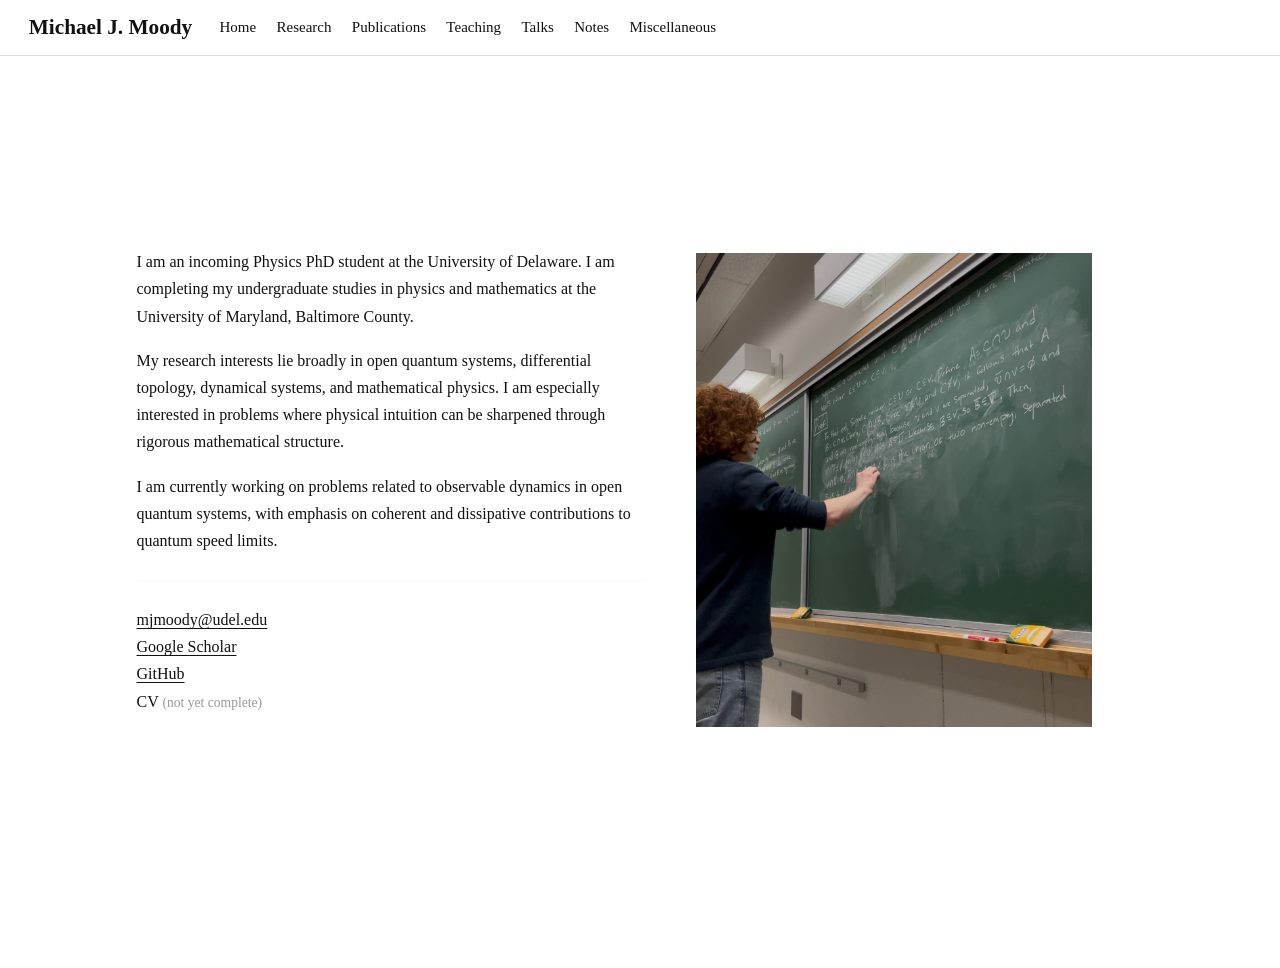
==== docs/index.html @ 669d682b "Pin navbar to prevent hiding on scroll" ====
<!DOCTYPE html>
<html xmlns="http://www.w3.org/1999/xhtml" lang="en" xml:lang="en"><head>

<meta charset="utf-8">
<meta name="generator" content="quarto-1.9.37">

<meta name="viewport" content="width=device-width, initial-scale=1.0, user-scalable=yes">


<title>Michael J. Moody</title>
<style>
/* Default styles provided by pandoc.
** See https://pandoc.org/MANUAL.html#variables-for-html for config info.
*/
code{white-space: pre-wrap;}
span.smallcaps{font-variant: small-caps;}
div.columns{display: flex; gap: min(4vw, 1.5em);}
div.column{flex: auto; overflow-x: auto;}
div.hanging-indent{margin-left: 1.5em; text-indent: -1.5em;}
ul.task-list{list-style: none;}
ul.task-list li input[type="checkbox"] {
  width: 0.8em;
  margin: 0 0.8em 0.2em -1em; /* quarto-specific, see https://github.com/quarto-dev/quarto-cli/issues/4556 */ 
  vertical-align: middle;
}
</style>


<script src="site_libs/quarto-nav/quarto-nav.js"></script>
<script src="site_libs/clipboard/clipboard.min.js"></script>
<script src="site_libs/quarto-html/quarto.js" type="module"></script>
<script src="site_libs/quarto-html/tabsets/tabsets.js" type="module"></script>
<script src="site_libs/quarto-html/popper.min.js"></script>
<script src="site_libs/quarto-html/tippy.umd.min.js"></script>
<script src="site_libs/quarto-html/anchor.min.js"></script>
<link href="site_libs/quarto-html/tippy.css" rel="stylesheet">
<link href="site_libs/quarto-html/quarto-syntax-highlighting-7f8f88aac4f3542376d5c11b86a4c14d.css" rel="stylesheet" id="quarto-text-highlighting-styles">
<script src="site_libs/bootstrap/bootstrap.min.js"></script>
<link href="site_libs/bootstrap/bootstrap-icons.css" rel="stylesheet">
<link href="site_libs/bootstrap/bootstrap-6033a600180109c3731f6a886c29932c.min.css" rel="stylesheet" append-hash="true" id="quarto-bootstrap" data-mode="light">
<script id="quarto-search-options" type="application/json">{
  "language": {
    "search-no-results-text": "No results",
    "search-matching-documents-text": "matching documents",
    "search-copy-link-title": "Copy link to search",
    "search-hide-matches-text": "Hide additional matches",
    "search-more-match-text": "more match in this document",
    "search-more-matches-text": "more matches in this document",
    "search-clear-button-title": "Clear",
    "search-text-placeholder": "",
    "search-detached-cancel-button-title": "Cancel",
    "search-submit-button-title": "Submit",
    "search-label": "Search"
  }
}</script>


<link rel="stylesheet" href="styles.css">
</head>

<body class="nav-fixed quarto-light">

<div id="quarto-search-results"></div>
  <header id="quarto-header" class="headroom fixed-top">
    <nav class="navbar navbar-expand-lg " data-bs-theme="dark">
      <div class="navbar-container container-fluid">
      <div class="navbar-brand-container mx-auto">
    <a class="navbar-brand" href="./index.html">
    <span class="navbar-title">Michael J. Moody</span>
    </a>
  </div>
          <button class="navbar-toggler" type="button" data-bs-toggle="collapse" data-bs-target="#navbarCollapse" aria-controls="navbarCollapse" role="menu" aria-expanded="false" aria-label="Toggle navigation" onclick="if (window.quartoToggleHeadroom) { window.quartoToggleHeadroom(); }">
  <span class="navbar-toggler-icon"></span>
</button>
          <div class="collapse navbar-collapse" id="navbarCollapse">
            <ul class="navbar-nav navbar-nav-scroll me-auto">
  <li class="nav-item">
    <a class="nav-link active" href="./index.html" aria-current="page"> 
<span class="menu-text">Home</span></a>
  </li>  
  <li class="nav-item">
    <a class="nav-link" href="./research.html"> 
<span class="menu-text">Research</span></a>
  </li>  
  <li class="nav-item">
    <a class="nav-link" href="./publications.html"> 
<span class="menu-text">Publications</span></a>
  </li>  
  <li class="nav-item">
    <a class="nav-link" href="./teaching.html"> 
<span class="menu-text">Teaching</span></a>
  </li>  
  <li class="nav-item">
    <a class="nav-link" href="./talks.html"> 
<span class="menu-text">Talks</span></a>
  </li>  
  <li class="nav-item">
    <a class="nav-link" href="./notes.html"> 
<span class="menu-text">Notes</span></a>
  </li>  
  <li class="nav-item">
    <a class="nav-link" href="./miscellaneous.html"> 
<span class="menu-text">Miscellaneous</span></a>
  </li>  
</ul>
          </div> <!-- /navcollapse -->
            <div class="quarto-navbar-tools">
</div>
      </div> <!-- /container-fluid -->
    </nav>
</header>
<!-- content -->
<div id="quarto-content" class="quarto-container page-columns page-rows-contents page-layout-full page-navbar">
<!-- sidebar -->
<!-- margin-sidebar -->
    
<!-- main -->
<main class="content column-page" id="quarto-document-content"><header id="title-block-header" class="quarto-title-block"></header>




<div style="display:flex; align-items:center; gap:3rem; padding:2rem 5vw; width:100%; box-sizing:border-box; min-height:calc(100vh - 64px);">

  <div style="flex:1; min-width:0;">
    <p>I am an incoming Physics PhD student at the University of Delaware. I am completing my undergraduate studies in physics and mathematics at the University of Maryland, Baltimore County.</p>
    <p>My research interests lie broadly in open quantum systems, differential topology, dynamical systems, and mathematical physics. I am especially interested in problems where physical intuition can be sharpened through rigorous mathematical structure.</p>
    <p>I am currently working on problems related to observable dynamics in open quantum systems, with emphasis on coherent and dissipative contributions to quantum speed limits.</p>
    <hr style="border:none; border-top:1px solid #ddd; margin:1.5rem 0;">
    <p>
      <a href="mailto:mjmoody@udel.edu">mjmoody@udel.edu</a><br>
      <a href="https://scholar.google.com/citations?user=XoX463oAAAAJ&amp;hl=en">Google Scholar</a><br>
      <a href="https://github.com/mj-moody">GitHub</a><br>
      CV <span style="color:#999; font-size:0.85em;">(not yet complete)</span>
    </p>
  </div>

  <div style="flex-shrink:0; width:35vw; padding-right:4vw; box-sizing:border-box;">
    <img src="files/photo.png" style="max-height:calc(100vh - 120px); max-width:100%; width:auto; height:auto; display:block;">
  </div>

</div>



</main> <!-- /main -->
<script id="quarto-html-after-body" type="application/javascript">
  window.document.addEventListener("DOMContentLoaded", function (event) {
    const icon = "";
    const anchorJS = new window.AnchorJS();
    anchorJS.options = {
      placement: 'right',
      icon: icon
    };
    anchorJS.add('.anchored');
    const isCodeAnnotation = (el) => {
      for (const clz of el.classList) {
        if (clz.startsWith('code-annotation-')) {                     
          return true;
        }
      }
      return false;
    }
    const onCopySuccess = function(e) {
      // button target
      const button = e.trigger;
      // don't keep focus
      button.blur();
      // flash "checked"
      button.classList.add('code-copy-button-checked');
      var currentTitle = button.getAttribute("title");
      button.setAttribute("title", "Copied!");
      let tooltip;
      if (window.bootstrap) {
        button.setAttribute("data-bs-toggle", "tooltip");
        button.setAttribute("data-bs-placement", "left");
        button.setAttribute("data-bs-title", "Copied!");
        tooltip = new bootstrap.Tooltip(button, 
          { trigger: "manual", 
            customClass: "code-copy-button-tooltip",
            offset: [0, -8]});
        tooltip.show();    
      }
      setTimeout(function() {
        if (tooltip) {
          tooltip.hide();
          button.removeAttribute("data-bs-title");
          button.removeAttribute("data-bs-toggle");
          button.removeAttribute("data-bs-placement");
        }
        button.setAttribute("title", currentTitle);
        button.classList.remove('code-copy-button-checked');
      }, 1000);
      // clear code selection
      e.clearSelection();
    }
    const getTextToCopy = function(trigger) {
      const outerScaffold = trigger.parentElement.cloneNode(true);
      const codeEl = outerScaffold.querySelector('code');
      for (const childEl of codeEl.children) {
        if (isCodeAnnotation(childEl)) {
          childEl.remove();
        }
      }
      return codeEl.innerText;
    }
    const clipboard = new window.ClipboardJS('.code-copy-button:not([data-in-quarto-modal])', {
      text: getTextToCopy
    });
    clipboard.on('success', onCopySuccess);
    if (window.document.getElementById('quarto-embedded-source-code-modal')) {
      const clipboardModal = new window.ClipboardJS('.code-copy-button[data-in-quarto-modal]', {
        text: getTextToCopy,
        container: window.document.getElementById('quarto-embedded-source-code-modal')
      });
      clipboardModal.on('success', onCopySuccess);
    }
      var localhostRegex = new RegExp(/^(?:http|https):\/\/localhost\:?[0-9]*\//);
      var mailtoRegex = new RegExp(/^mailto:/);
        var filterRegex = new RegExp('/' + window.location.host + '/');
      var isInternal = (href) => {
          return filterRegex.test(href) || localhostRegex.test(href) || mailtoRegex.test(href);
      }
      // Inspect non-navigation links and adorn them if external
     var links = window.document.querySelectorAll('a[href]:not(.nav-link):not(.navbar-brand):not(.toc-action):not(.sidebar-link):not(.sidebar-item-toggle):not(.pagination-link):not(.no-external):not([aria-hidden]):not(.dropdown-item):not(.quarto-navigation-tool):not(.about-link)');
      for (var i=0; i<links.length; i++) {
        const link = links[i];
        if (!isInternal(link.href)) {
          // undo the damage that might have been done by quarto-nav.js in the case of
          // links that we want to consider external
          if (link.dataset.originalHref !== undefined) {
            link.href = link.dataset.originalHref;
          }
        }
      }
    function tippyHover(el, contentFn, onTriggerFn, onUntriggerFn) {
      const config = {
        allowHTML: true,
        maxWidth: 500,
        delay: 100,
        arrow: false,
        appendTo: function(el) {
            return el.parentElement;
        },
        interactive: true,
        interactiveBorder: 10,
        theme: 'quarto',
        placement: 'bottom-start',
      };
      if (contentFn) {
        config.content = contentFn;
      }
      if (onTriggerFn) {
        config.onTrigger = onTriggerFn;
      }
      if (onUntriggerFn) {
        config.onUntrigger = onUntriggerFn;
      }
      window.tippy(el, config); 
    }
    const noterefs = window.document.querySelectorAll('a[role="doc-noteref"]');
    for (var i=0; i<noterefs.length; i++) {
      const ref = noterefs[i];
      tippyHover(ref, function() {
        // use id or data attribute instead here
        let href = ref.getAttribute('data-footnote-href') || ref.getAttribute('href');
        try { href = new URL(href).hash; } catch {}
        const id = href.replace(/^#\/?/, "");
        const note = window.document.getElementById(id);
        if (note) {
          return note.innerHTML;
        } else {
          return "";
        }
      });
    }
    const xrefs = window.document.querySelectorAll('a.quarto-xref');
    const processXRef = (id, note) => {
      // Strip column container classes
      const stripColumnClz = (el) => {
        el.classList.remove("page-full", "page-columns");
        if (el.children) {
          for (const child of el.children) {
            stripColumnClz(child);
          }
        }
      }
      stripColumnClz(note)
      if (id === null || id.startsWith('sec-')) {
        // Special case sections, only their first couple elements
        const container = document.createElement("div");
        if (note.children && note.children.length > 2) {
          container.appendChild(note.children[0].cloneNode(true));
          for (let i = 1; i < note.children.length; i++) {
            const child = note.children[i];
            if (child.tagName === "P" && child.innerText === "") {
              continue;
            } else {
              container.appendChild(child.cloneNode(true));
              break;
            }
          }
          if (window.Quarto?.typesetMath) {
            window.Quarto.typesetMath(container);
          }
          return container.innerHTML
        } else {
          if (window.Quarto?.typesetMath) {
            window.Quarto.typesetMath(note);
          }
          return note.innerHTML;
        }
      } else {
        // Remove any anchor links if they are present
        const anchorLink = note.querySelector('a.anchorjs-link');
        if (anchorLink) {
          anchorLink.remove();
        }
        if (window.Quarto?.typesetMath) {
          window.Quarto.typesetMath(note);
        }
        if (note.classList.contains("callout")) {
          return note.outerHTML;
        } else {
          return note.innerHTML;
        }
      }
    }
    for (var i=0; i<xrefs.length; i++) {
      const xref = xrefs[i];
      tippyHover(xref, undefined, function(instance) {
        instance.disable();
        let url = xref.getAttribute('href');
        let hash = undefined; 
        if (url.startsWith('#')) {
          hash = url;
        } else {
          try { hash = new URL(url).hash; } catch {}
        }
        if (hash) {
          const id = hash.replace(/^#\/?/, "");
          const note = window.document.getElementById(id);
          if (note !== null) {
            try {
              const html = processXRef(id, note.cloneNode(true));
              instance.setContent(html);
            } finally {
              instance.enable();
              instance.show();
            }
          } else {
            // See if we can fetch this
            fetch(url.split('#')[0])
            .then(res => res.text())
            .then(html => {
              const parser = new DOMParser();
              const htmlDoc = parser.parseFromString(html, "text/html");
              const note = htmlDoc.getElementById(id);
              if (note !== null) {
                const html = processXRef(id, note);
                instance.setContent(html);
              } 
            }).finally(() => {
              instance.enable();
              instance.show();
            });
          }
        } else {
          // See if we can fetch a full url (with no hash to target)
          // This is a special case and we should probably do some content thinning / targeting
          fetch(url)
          .then(res => res.text())
          .then(html => {
            const parser = new DOMParser();
            const htmlDoc = parser.parseFromString(html, "text/html");
            const note = htmlDoc.querySelector('main.content');
            if (note !== null) {
              // This should only happen for chapter cross references
              // (since there is no id in the URL)
              // remove the first header
              if (note.children.length > 0 && note.children[0].tagName === "HEADER") {
                note.children[0].remove();
              }
              const html = processXRef(null, note);
              instance.setContent(html);
            } 
          }).finally(() => {
            instance.enable();
            instance.show();
          });
        }
      }, function(instance) {
      });
    }
        let selectedAnnoteEl;
        const selectorForAnnotation = ( cell, annotation) => {
          let cellAttr = 'data-code-cell="' + cell + '"';
          let lineAttr = 'data-code-annotation="' +  annotation + '"';
          const selector = 'span[' + cellAttr + '][' + lineAttr + ']';
          return selector;
        }
        const selectCodeLines = (annoteEl) => {
          const doc = window.document;
          const targetCell = annoteEl.getAttribute("data-target-cell");
          const targetAnnotation = annoteEl.getAttribute("data-target-annotation");
          const annoteSpan = window.document.querySelector(selectorForAnnotation(targetCell, targetAnnotation));
          const lines = annoteSpan.getAttribute("data-code-lines").split(",");
          const lineIds = lines.map((line) => {
            return targetCell + "-" + line;
          })
          let top = null;
          let height = null;
          let parent = null;
          if (lineIds.length > 0) {
              //compute the position of the single el (top and bottom and make a div)
              const el = window.document.getElementById(lineIds[0]);
              top = el.offsetTop;
              height = el.offsetHeight;
              parent = el.parentElement.parentElement;
            if (lineIds.length > 1) {
              const lastEl = window.document.getElementById(lineIds[lineIds.length - 1]);
              const bottom = lastEl.offsetTop + lastEl.offsetHeight;
              height = bottom - top;
            }
            if (top !== null && height !== null && parent !== null) {
              // cook up a div (if necessary) and position it 
              let div = window.document.getElementById("code-annotation-line-highlight");
              if (div === null) {
                div = window.document.createElement("div");
                div.setAttribute("id", "code-annotation-line-highlight");
                div.style.position = 'absolute';
                parent.appendChild(div);
              }
              div.style.top = top - 2 + "px";
              div.style.height = height + 4 + "px";
              div.style.left = 0;
              let gutterDiv = window.document.getElementById("code-annotation-line-highlight-gutter");
              if (gutterDiv === null) {
                gutterDiv = window.document.createElement("div");
                gutterDiv.setAttribute("id", "code-annotation-line-highlight-gutter");
                gutterDiv.style.position = 'absolute';
                const codeCell = window.document.getElementById(targetCell);
                const gutter = codeCell.querySelector('.code-annotation-gutter');
                gutter.appendChild(gutterDiv);
              }
              gutterDiv.style.top = top - 2 + "px";
              gutterDiv.style.height = height + 4 + "px";
            }
            selectedAnnoteEl = annoteEl;
          }
        };
        const unselectCodeLines = () => {
          const elementsIds = ["code-annotation-line-highlight", "code-annotation-line-highlight-gutter"];
          elementsIds.forEach((elId) => {
            const div = window.document.getElementById(elId);
            if (div) {
              div.remove();
            }
          });
          selectedAnnoteEl = undefined;
        };
          // Handle positioning of the toggle
      window.addEventListener(
        "resize",
        throttle(() => {
          elRect = undefined;
          if (selectedAnnoteEl) {
            selectCodeLines(selectedAnnoteEl);
          }
        }, 10)
      );
      function throttle(fn, ms) {
      let throttle = false;
      let timer;
        return (...args) => {
          if(!throttle) { // first call gets through
              fn.apply(this, args);
              throttle = true;
          } else { // all the others get throttled
              if(timer) clearTimeout(timer); // cancel #2
              timer = setTimeout(() => {
                fn.apply(this, args);
                timer = throttle = false;
              }, ms);
          }
        };
      }
        // Attach click handler to the DT
        const annoteDls = window.document.querySelectorAll('dt[data-target-cell]');
        for (const annoteDlNode of annoteDls) {
          annoteDlNode.addEventListener('click', (event) => {
            const clickedEl = event.target;
            if (clickedEl !== selectedAnnoteEl) {
              unselectCodeLines();
              const activeEl = window.document.querySelector('dt[data-target-cell].code-annotation-active');
              if (activeEl) {
                activeEl.classList.remove('code-annotation-active');
              }
              selectCodeLines(clickedEl);
              clickedEl.classList.add('code-annotation-active');
            } else {
              // Unselect the line
              unselectCodeLines();
              clickedEl.classList.remove('code-annotation-active');
            }
          });
        }
    const findCites = (el) => {
      const parentEl = el.parentElement;
      if (parentEl) {
        const cites = parentEl.dataset.cites;
        if (cites) {
          return {
            el,
            cites: cites.split(' ')
          };
        } else {
          return findCites(el.parentElement)
        }
      } else {
        return undefined;
      }
    };
    var bibliorefs = window.document.querySelectorAll('a[role="doc-biblioref"]');
    for (var i=0; i<bibliorefs.length; i++) {
      const ref = bibliorefs[i];
      const citeInfo = findCites(ref);
      if (citeInfo) {
        tippyHover(citeInfo.el, function() {
          var popup = window.document.createElement('div');
          citeInfo.cites.forEach(function(cite) {
            var citeDiv = window.document.createElement('div');
            citeDiv.classList.add('hanging-indent');
            citeDiv.classList.add('csl-entry');
            var biblioDiv = window.document.getElementById('ref-' + cite);
            if (biblioDiv) {
              citeDiv.innerHTML = biblioDiv.innerHTML;
            }
            popup.appendChild(citeDiv);
          });
          return popup.innerHTML;
        });
      }
    }
  });
  </script>
</div> <!-- /content -->




</body></html>
---- docs/site_libs/quarto-html/tippy.css ----
.tippy-box[data-animation=fade][data-state=hidden]{opacity:0}[data-tippy-root]{max-width:calc(100vw - 10px)}.tippy-box{position:relative;background-color:#333;color:#fff;border-radius:4px;font-size:14px;line-height:1.4;white-space:normal;outline:0;transition-property:transform,visibility,opacity}.tippy-box[data-placement^=top]>.tippy-arrow{bottom:0}.tippy-box[data-placement^=top]>.tippy-arrow:before{bottom:-7px;left:0;border-width:8px 8px 0;border-top-color:initial;transform-origin:center top}.tippy-box[data-placement^=bottom]>.tippy-arrow{top:0}.tippy-box[data-placement^=bottom]>.tippy-arrow:before{top:-7px;left:0;border-width:0 8px 8px;border-bottom-color:initial;transform-origin:center bottom}.tippy-box[data-placement^=left]>.tippy-arrow{right:0}.tippy-box[data-placement^=left]>.tippy-arrow:before{border-width:8px 0 8px 8px;border-left-color:initial;right:-7px;transform-origin:center left}.tippy-box[data-placement^=right]>.tippy-arrow{left:0}.tippy-box[data-placement^=right]>.tippy-arrow:before{left:-7px;border-width:8px 8px 8px 0;border-right-color:initial;transform-origin:center right}.tippy-box[data-inertia][data-state=visible]{transition-timing-function:cubic-bezier(.54,1.5,.38,1.11)}.tippy-arrow{width:16px;height:16px;color:#333}.tippy-arrow:before{content:"";position:absolute;border-color:transparent;border-style:solid}.tippy-content{position:relative;padding:5px 9px;z-index:1}
---- docs/site_libs/quarto-html/quarto-syntax-highlighting-7f8f88aac4f3542376d5c11b86a4c14d.css ----
/* quarto syntax highlight colors */
:root {
  --quarto-hl-ot-color: #003B4F;
  --quarto-hl-at-color: #657422;
  --quarto-hl-ss-color: #20794D;
  --quarto-hl-an-color: #5E5E5E;
  --quarto-hl-fu-color: #4758AB;
  --quarto-hl-st-color: #20794D;
  --quarto-hl-cf-color: #003B4F;
  --quarto-hl-op-color: #5E5E5E;
  --quarto-hl-er-color: #AD0000;
  --quarto-hl-bn-color: #AD0000;
  --quarto-hl-al-color: #AD0000;
  --quarto-hl-va-color: #111111;
  --quarto-hl-bu-color: inherit;
  --quarto-hl-ex-color: inherit;
  --quarto-hl-pp-color: #AD0000;
  --quarto-hl-in-color: #5E5E5E;
  --quarto-hl-vs-color: #20794D;
  --quarto-hl-wa-color: #5E5E5E;
  --quarto-hl-do-color: #5E5E5E;
  --quarto-hl-im-color: #00769E;
  --quarto-hl-ch-color: #20794D;
  --quarto-hl-dt-color: #AD0000;
  --quarto-hl-fl-color: #AD0000;
  --quarto-hl-co-color: #5E5E5E;
  --quarto-hl-cv-color: #5E5E5E;
  --quarto-hl-cn-color: #8f5902;
  --quarto-hl-sc-color: #5E5E5E;
  --quarto-hl-dv-color: #AD0000;
  --quarto-hl-kw-color: #003B4F;
}

/* other quarto variables */
:root {
  --quarto-font-monospace: SFMono-Regular, Menlo, Monaco, Consolas, "Liberation Mono", "Courier New", monospace;
}

/* syntax highlight based on Pandoc's rules */
pre > code.sourceCode > span {
  color: #003B4F;
}

code.sourceCode > span {
  color: #003B4F;
}

div.sourceCode,
div.sourceCode pre.sourceCode {
  color: #003B4F;
}

/* Normal */
code span {
  color: #003B4F;
}

/* Alert */
code span.al {
  color: #AD0000;
  font-style: inherit;
}

/* Annotation */
code span.an {
  color: #5E5E5E;
  font-style: inherit;
}

/* Attribute */
code span.at {
  color: #657422;
  font-style: inherit;
}

/* BaseN */
code span.bn {
  color: #AD0000;
  font-style: inherit;
}

/* BuiltIn */
code span.bu {
  font-style: inherit;
}

/* ControlFlow */
code span.cf {
  color: #003B4F;
  font-weight: bold;
  font-style: inherit;
}

/* Char */
code span.ch {
  color: #20794D;
  font-style: inherit;
}

/* Constant */
code span.cn {
  color: #8f5902;
  font-style: inherit;
}

/* Comment */
code span.co {
  color: #5E5E5E;
  font-style: inherit;
}

/* CommentVar */
code span.cv {
  color: #5E5E5E;
  font-style: italic;
}

/* Documentation */
code span.do {
  color: #5E5E5E;
  font-style: italic;
}

/* DataType */
code span.dt {
  color: #AD0000;
  font-style: inherit;
}

/* DecVal */
code span.dv {
  color: #AD0000;
  font-style: inherit;
}

/* Error */
code span.er {
  color: #AD0000;
  font-style: inherit;
}

/* Extension */
code span.ex {
  font-style: inherit;
}

/* Float */
code span.fl {
  color: #AD0000;
  font-style: inherit;
}

/* Function */
code span.fu {
  color: #4758AB;
  font-style: inherit;
}

/* Import */
code span.im {
  color: #00769E;
  font-style: inherit;
}

/* Information */
code span.in {
  color: #5E5E5E;
  font-style: inherit;
}

/* Keyword */
code span.kw {
  color: #003B4F;
  font-weight: bold;
  font-style: inherit;
}

/* Operator */
code span.op {
  color: #5E5E5E;
  font-style: inherit;
}

/* Other */
code span.ot {
  color: #003B4F;
  font-style: inherit;
}

/* Preprocessor */
code span.pp {
  color: #AD0000;
  font-style: inherit;
}

/* SpecialChar */
code span.sc {
  color: #5E5E5E;
  font-style: inherit;
}

/* SpecialString */
code span.ss {
  color: #20794D;
  font-style: inherit;
}

/* String */
code span.st {
  color: #20794D;
  font-style: inherit;
}

/* Variable */
code span.va {
  color: #111111;
  font-style: inherit;
}

/* VerbatimString */
code span.vs {
  color: #20794D;
  font-style: inherit;
}

/* Warning */
code span.wa {
  color: #5E5E5E;
  font-style: italic;
}

.prevent-inlining {
  content: "</";
}

/*# sourceMappingURL=789ad8cd35626ba772517505b42a116e.css.map */
---- docs/styles.css ----
body {
  font-family: Georgia, serif;
  font-size: 16px;
  line-height: 1.7;
  color: #111;
  background-color: #fff;
}

/* plain white navbar */
.navbar {
  background-color: #fff !important;
  border-bottom: 1px solid #ddd;
  box-shadow: none;
  height: 56px;
}

.navbar-brand,
.navbar-brand:hover {
  color: #111 !important;
  font-weight: bold;
  font-family: Georgia, serif;
}

.nav-link,
.nav-link:hover {
  color: #111 !important;
  font-family: Georgia, serif;
  font-size: 15px;
}

.nav-link:hover {
  text-decoration: underline;
}

/* plain links */
a {
  color: #111111;
  text-decoration: underline;
}

a:hover {
  color: #555;
}

h1, h2, h3 {
  font-weight: normal;
  margin-top: 2rem;
}

hr {
  border: none;
  border-top: 1px solid #ddd;
  margin: 2rem 0;
}

/* constrain content width on inner pages */
.page-layout-article .quarto-container {
  max-width: 750px;
}

/* strip quarto's inner container constraints on home page */
.page-layout-full #quarto-content,
.page-layout-full #quarto-document-content,
.page-layout-full .quarto-container,
.page-layout-full main,
.page-layout-full .container-fluid {
  max-width: 100% !important;
  width: 100% !important;
  padding: 0 !important;
  margin: 0 !important;
}

/* prevent scroll on home page */
body:has(.home-layout) {
  overflow: hidden;
}

/* home page layout */
:root {
  --nav-h: 64px;
  --photo-gap: 3rem;
}

.home-layout {
  display: flex;
  align-items: center;
  gap: 4rem;
  padding: var(--photo-gap) 5%;
  width: 100vw;
  height: calc(100vh - var(--nav-h));
  box-sizing: border-box;
  overflow: hidden;
}

.home-left {
  flex: 1;
  min-width: 0;
}

.home-right {
  flex-shrink: 0;
  width: 38vw;
  overflow: hidden;
}

.home-right img {
  max-height: calc(100vh - var(--nav-h) - var(--photo-gap) * 2);
  max-width: 100%;
  width: auto;
  height: auto;
  display: block;
  margin-left: auto;
}
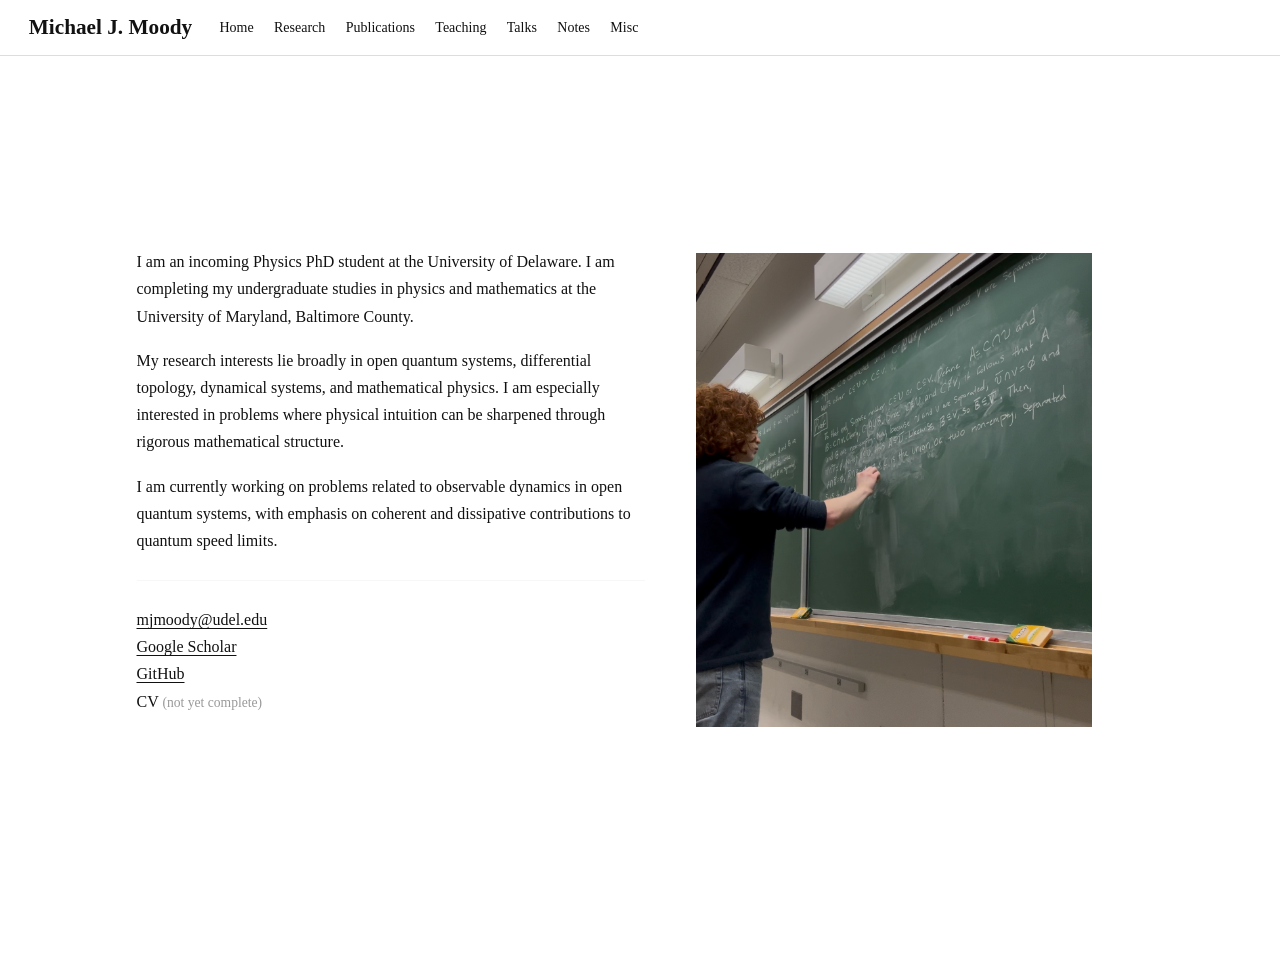
==== commit 6b313df9: "Shorten Misc label and tighten navbar spacing" ====
--- a/docs/index.html
+++ b/docs/index.html
@@ -100,7 +100,7 @@
   </li>  
   <li class="nav-item">
     <a class="nav-link" href="./miscellaneous.html"> 
-<span class="menu-text">Miscellaneous</span></a>
+<span class="menu-text">Misc</span></a>
   </li>  
 </ul>
           </div> <!-- /navcollapse -->
--- a/docs/styles.css
+++ b/docs/styles.css
@@ -25,7 +25,9 @@
 .nav-link:hover {
   color: #111 !important;
   font-family: Georgia, serif;
-  font-size: 15px;
+  font-size: 14px;
+  padding-left: 0.6rem !important;
+  padding-right: 0.6rem !important;
 }
 
 .nav-link:hover {
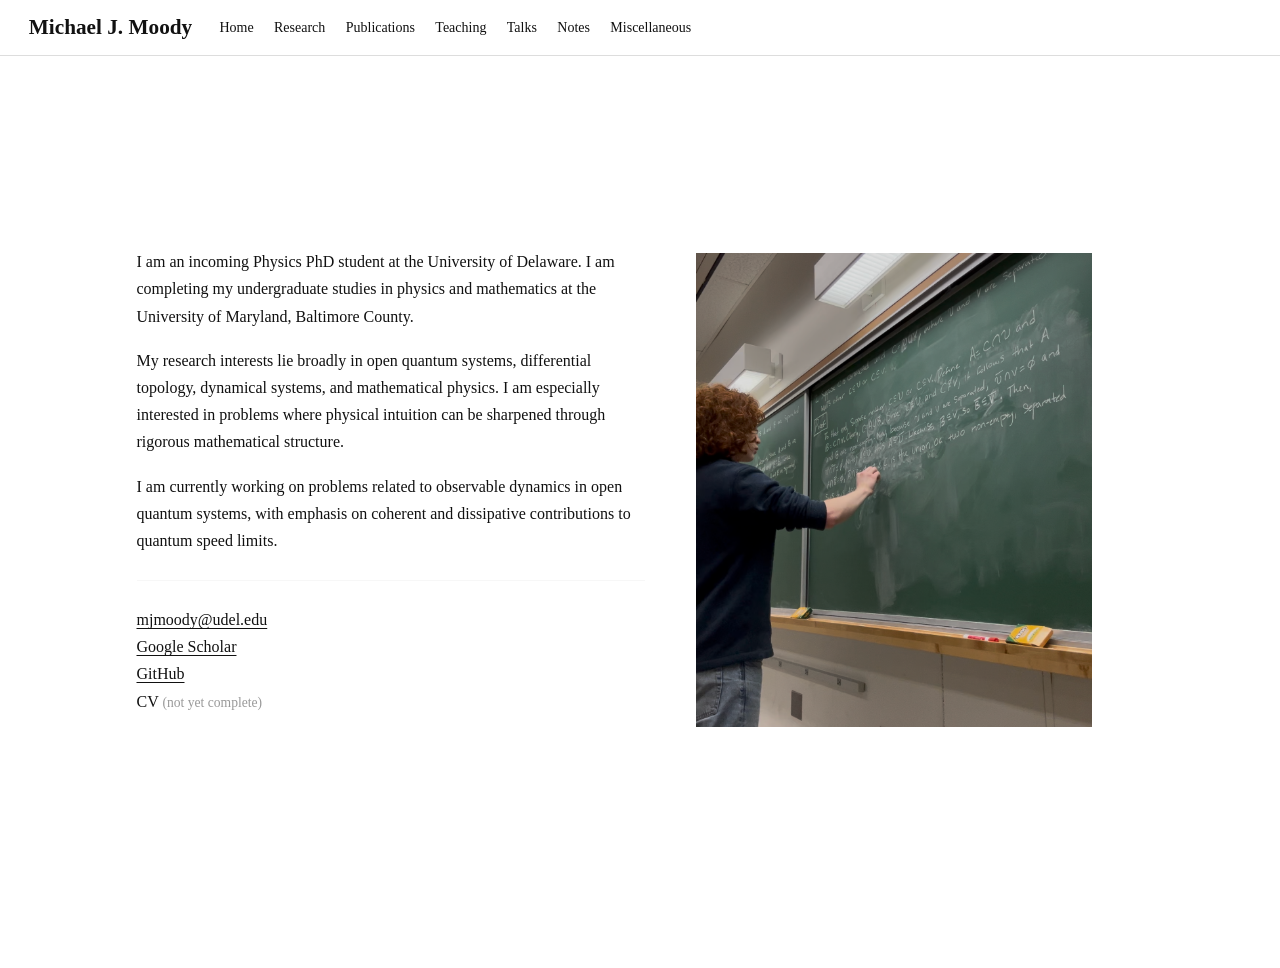
==== commit 28d1db92: "Restore Miscellaneous label in navbar" ====
--- a/docs/index.html
+++ b/docs/index.html
@@ -100,7 +100,7 @@
   </li>  
   <li class="nav-item">
     <a class="nav-link" href="./miscellaneous.html"> 
-<span class="menu-text">Misc</span></a>
+<span class="menu-text">Miscellaneous</span></a>
   </li>  
 </ul>
           </div> <!-- /navcollapse -->
--- a/docs/styles.css
+++ b/docs/styles.css
@@ -24,7 +24,6 @@
 .nav-link,
 .nav-link:hover {
   color: #111 !important;
-  font-family: Georgia, serif;
   font-size: 14px;
   padding-left: 0.6rem !important;
   padding-right: 0.6rem !important;
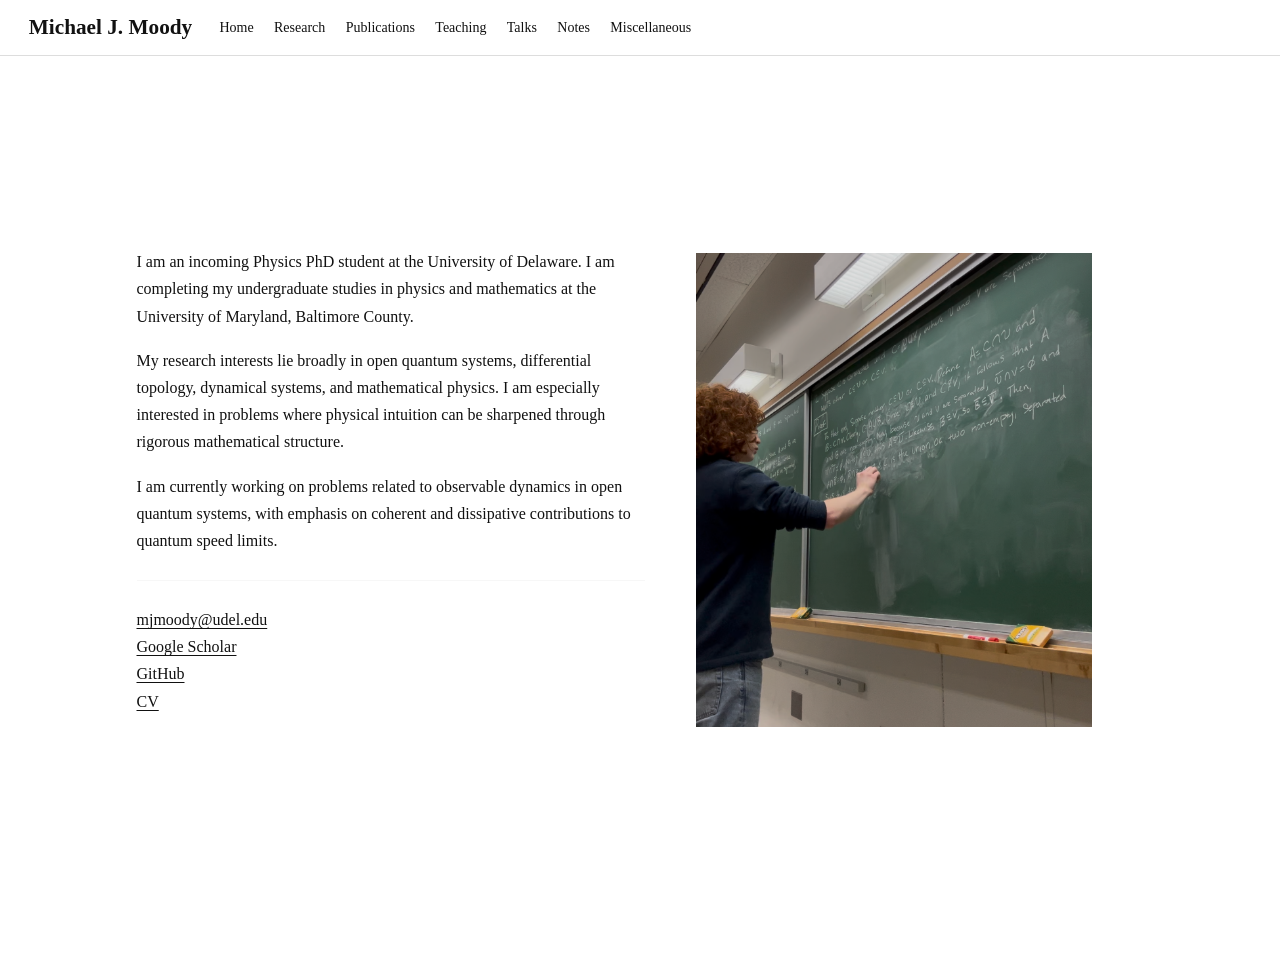
==== commit 297614b0: "Add CV PDF and link from homepage" ====
--- a/docs/index.html
+++ b/docs/index.html
@@ -131,7 +131,7 @@
       <a href="mailto:mjmoody@udel.edu">mjmoody@udel.edu</a><br>
       <a href="https://scholar.google.com/citations?user=XoX463oAAAAJ&amp;hl=en">Google Scholar</a><br>
       <a href="https://github.com/mj-moody">GitHub</a><br>
-      CV <span style="color:#999; font-size:0.85em;">(not yet complete)</span>
+      <a href="files/cv.pdf">CV</a>
     </p>
   </div>
 
--- a/docs/styles.css
+++ b/docs/styles.css
@@ -12,6 +12,15 @@
   border-bottom: 1px solid #ddd;
   box-shadow: none;
   height: 56px;
+}
+
+.navbar-collapse {
+  display: flex !important;
+  flex-basis: auto !important;
+}
+
+.navbar-toggler {
+  display: none !important;
 }
 
 .navbar-brand,
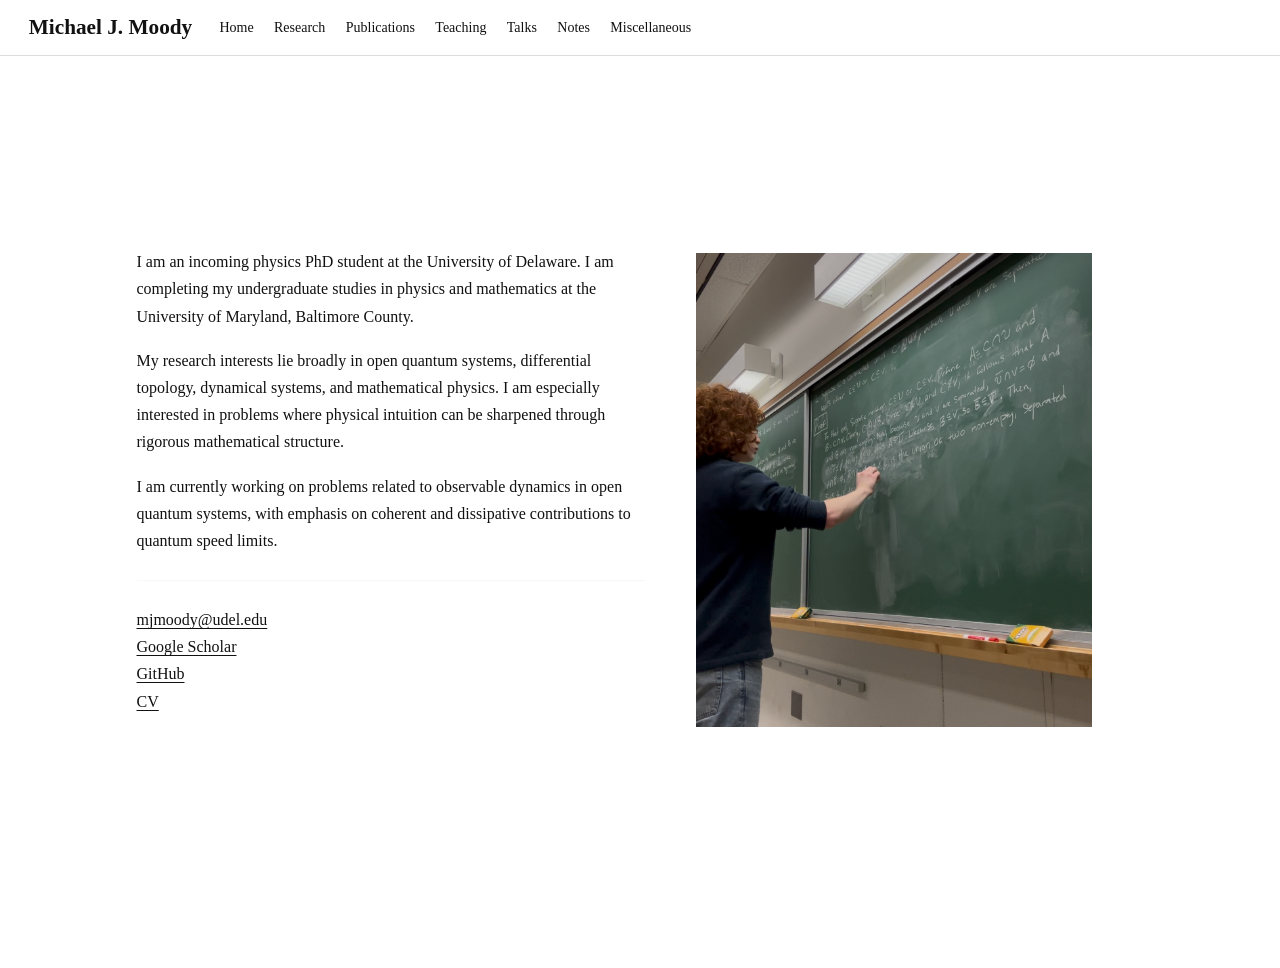
==== commit 2e1d1f96: "actually fixed capital P" ====
--- a/docs/index.html
+++ b/docs/index.html
@@ -123,7 +123,7 @@
 <div style="display:flex; align-items:center; gap:3rem; padding:2rem 5vw; width:100%; box-sizing:border-box; min-height:calc(100vh - 64px);">
 
   <div style="flex:1; min-width:0;">
-    <p>I am an incoming Physics PhD student at the University of Delaware. I am completing my undergraduate studies in physics and mathematics at the University of Maryland, Baltimore County.</p>
+    <p>I am an incoming physics PhD student at the University of Delaware. I am completing my undergraduate studies in physics and mathematics at the University of Maryland, Baltimore County.</p>
     <p>My research interests lie broadly in open quantum systems, differential topology, dynamical systems, and mathematical physics. I am especially interested in problems where physical intuition can be sharpened through rigorous mathematical structure.</p>
     <p>I am currently working on problems related to observable dynamics in open quantum systems, with emphasis on coherent and dissipative contributions to quantum speed limits.</p>
     <hr style="border:none; border-top:1px solid #ddd; margin:1.5rem 0;">
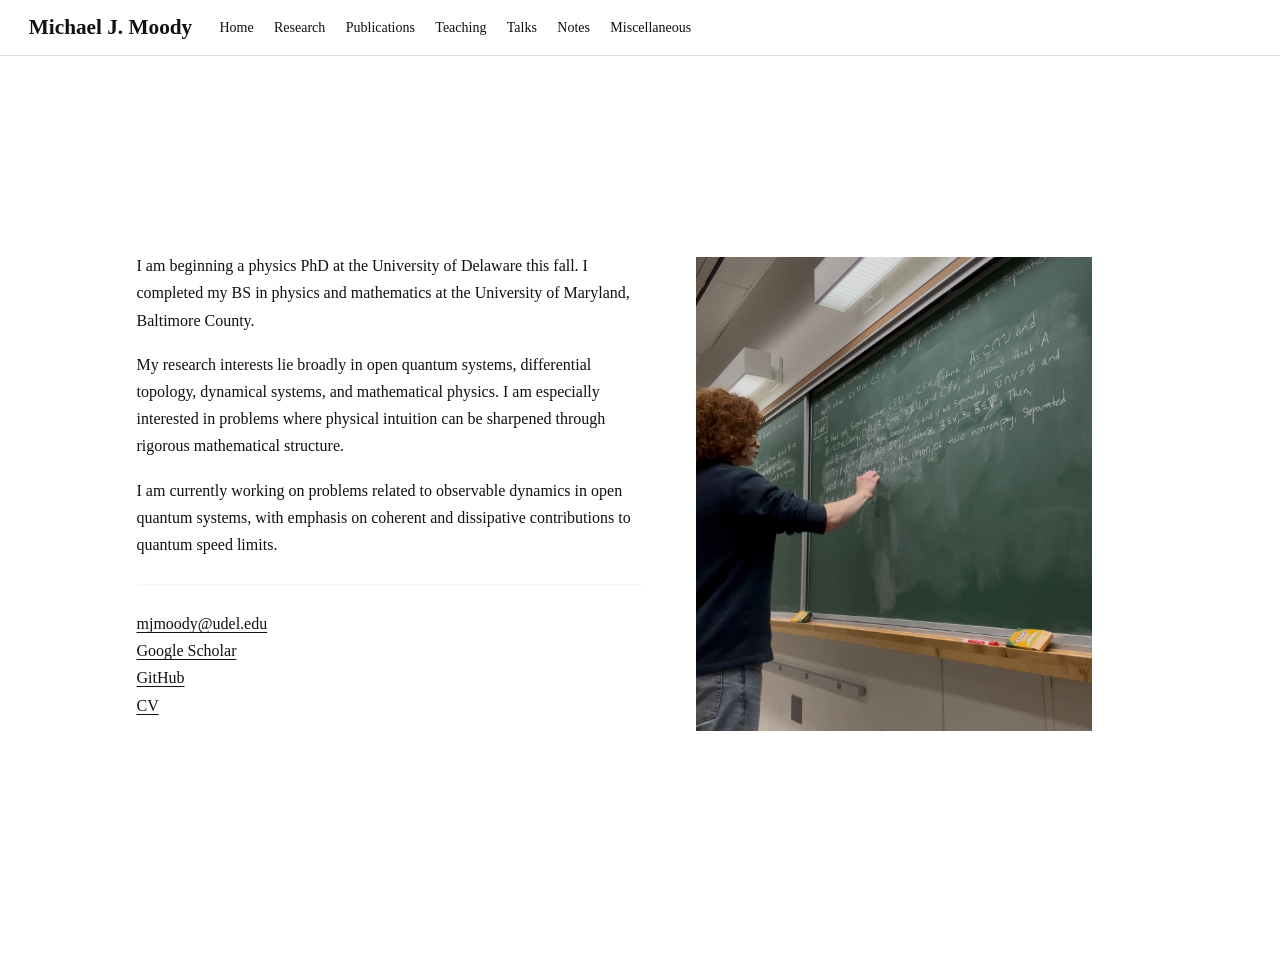
==== commit a9b371a5: "Update bio and current research; clean up dead assets - Bio now reflects completed BS and fall PhD s" ====
--- a/docs/index.html
+++ b/docs/index.html
@@ -120,10 +120,10 @@
 
 
 
-<div style="display:flex; align-items:center; gap:3rem; padding:2rem 5vw; width:100%; box-sizing:border-box; min-height:calc(100vh - 64px);">
+<div style="display:flex; align-items:center; gap:3rem; padding:2rem 5vw; width:100%; box-sizing:border-box; min-height:calc(100vh - 56px);">
 
   <div style="flex:1; min-width:0;">
-    <p>I am an incoming physics PhD student at the University of Delaware. I am completing my undergraduate studies in physics and mathematics at the University of Maryland, Baltimore County.</p>
+    <p>I am beginning a physics PhD at the University of Delaware this fall. I completed my BS in physics and mathematics at the University of Maryland, Baltimore County.</p>
     <p>My research interests lie broadly in open quantum systems, differential topology, dynamical systems, and mathematical physics. I am especially interested in problems where physical intuition can be sharpened through rigorous mathematical structure.</p>
     <p>I am currently working on problems related to observable dynamics in open quantum systems, with emphasis on coherent and dissipative contributions to quantum speed limits.</p>
     <hr style="border:none; border-top:1px solid #ddd; margin:1.5rem 0;">
--- a/docs/styles.css
+++ b/docs/styles.css
@@ -79,45 +79,3 @@
   padding: 0 !important;
   margin: 0 !important;
 }
-
-/* prevent scroll on home page */
-body:has(.home-layout) {
-  overflow: hidden;
-}
-
-/* home page layout */
-:root {
-  --nav-h: 64px;
-  --photo-gap: 3rem;
-}
-
-.home-layout {
-  display: flex;
-  align-items: center;
-  gap: 4rem;
-  padding: var(--photo-gap) 5%;
-  width: 100vw;
-  height: calc(100vh - var(--nav-h));
-  box-sizing: border-box;
-  overflow: hidden;
-}
-
-.home-left {
-  flex: 1;
-  min-width: 0;
-}
-
-.home-right {
-  flex-shrink: 0;
-  width: 38vw;
-  overflow: hidden;
-}
-
-.home-right img {
-  max-height: calc(100vh - var(--nav-h) - var(--photo-gap) * 2);
-  max-width: 100%;
-  width: auto;
-  height: auto;
-  display: block;
-  margin-left: auto;
-}
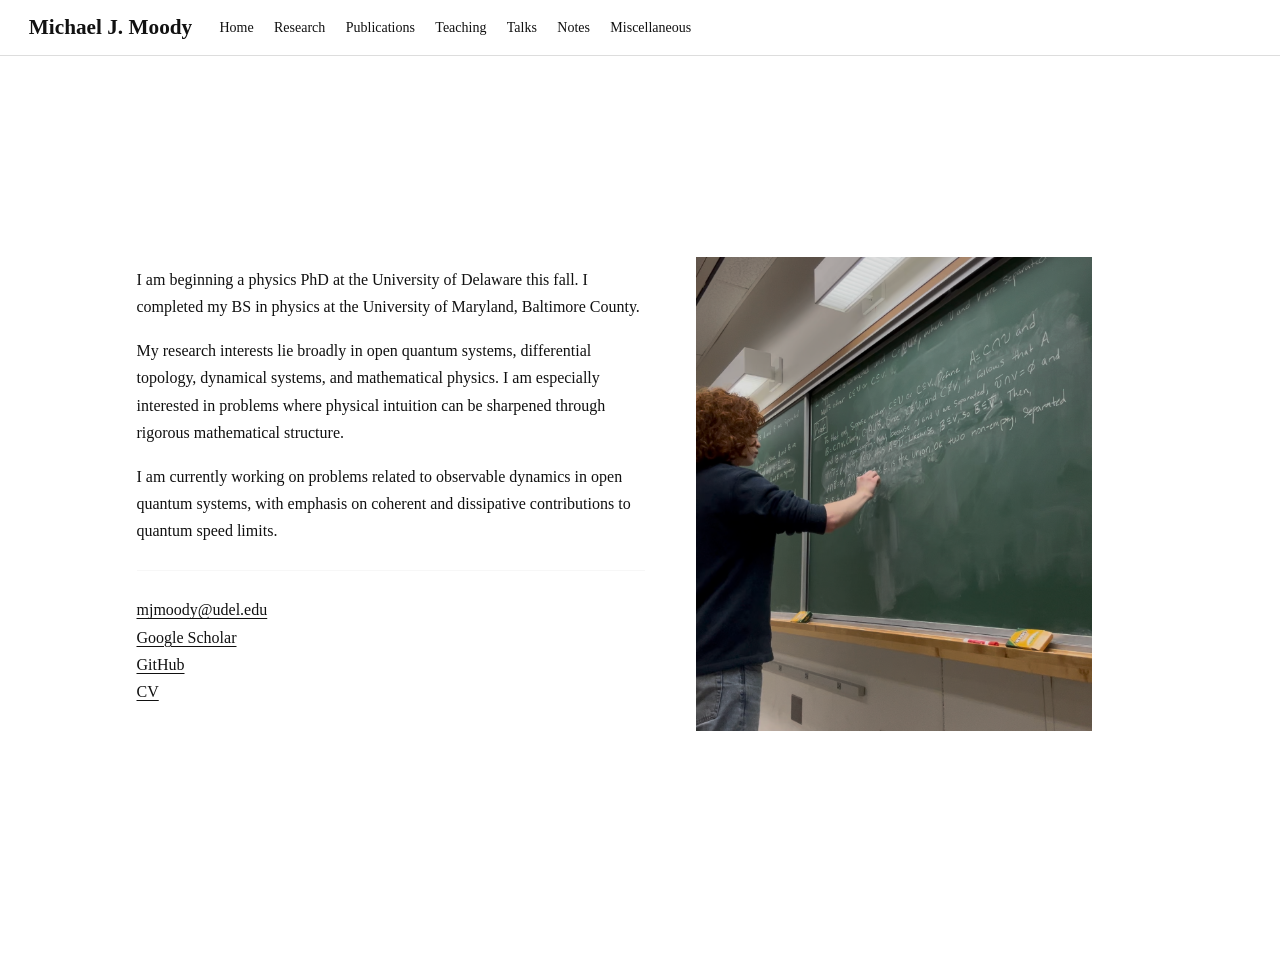
==== commit 179da59f: "Add graduate coursework pages and PHYS 812 Homework 1" ====
--- a/docs/index.html
+++ b/docs/index.html
@@ -123,7 +123,7 @@
 <div style="display:flex; align-items:center; gap:3rem; padding:2rem 5vw; width:100%; box-sizing:border-box; min-height:calc(100vh - 56px);">
 
   <div style="flex:1; min-width:0;">
-    <p>I am beginning a physics PhD at the University of Delaware this fall. I completed my BS in physics and mathematics at the University of Maryland, Baltimore County.</p>
+    <p>I am beginning a physics PhD at the University of Delaware this fall. I completed my BS in physics at the University of Maryland, Baltimore County.</p>
     <p>My research interests lie broadly in open quantum systems, differential topology, dynamical systems, and mathematical physics. I am especially interested in problems where physical intuition can be sharpened through rigorous mathematical structure.</p>
     <p>I am currently working on problems related to observable dynamics in open quantum systems, with emphasis on coherent and dissipative contributions to quantum speed limits.</p>
     <hr style="border:none; border-top:1px solid #ddd; margin:1.5rem 0;">
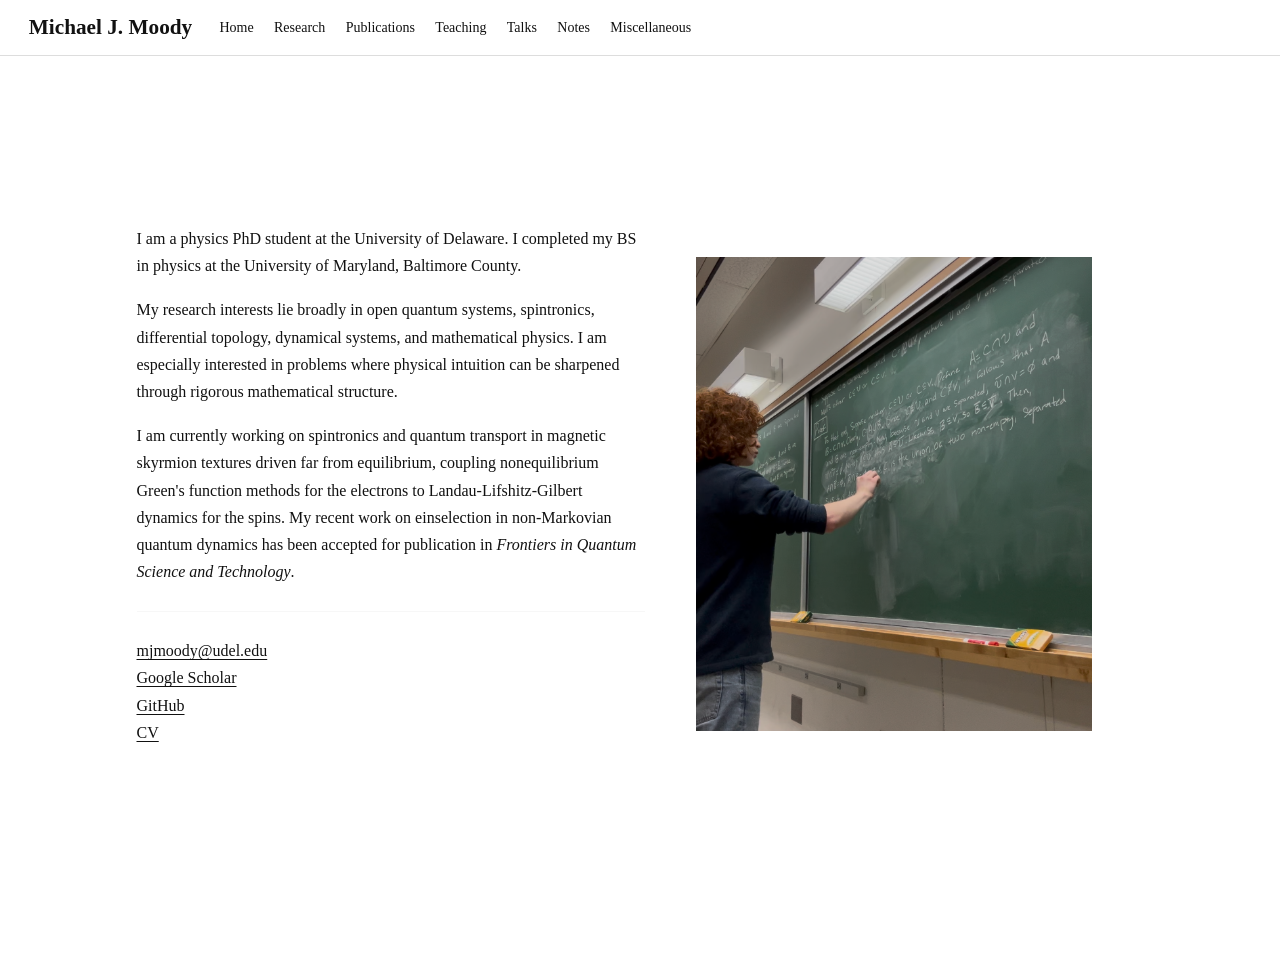
==== commit 71e4da53: "Einselection accepted to Frontiers; update bio" ====
--- a/docs/index.html
+++ b/docs/index.html
@@ -123,9 +123,9 @@
 <div style="display:flex; align-items:center; gap:3rem; padding:2rem 5vw; width:100%; box-sizing:border-box; min-height:calc(100vh - 56px);">
 
   <div style="flex:1; min-width:0;">
-    <p>I am beginning a physics PhD at the University of Delaware this fall. I completed my BS in physics at the University of Maryland, Baltimore County.</p>
-    <p>My research interests lie broadly in open quantum systems, differential topology, dynamical systems, and mathematical physics. I am especially interested in problems where physical intuition can be sharpened through rigorous mathematical structure.</p>
-    <p>I am currently working on problems related to observable dynamics in open quantum systems, with emphasis on coherent and dissipative contributions to quantum speed limits.</p>
+    <p>I am a physics PhD student at the University of Delaware. I completed my BS in physics at the University of Maryland, Baltimore County.</p>
+    <p>My research interests lie broadly in open quantum systems, spintronics, differential topology, dynamical systems, and mathematical physics. I am especially interested in problems where physical intuition can be sharpened through rigorous mathematical structure.</p>
+    <p>I am currently working on spintronics and quantum transport in magnetic skyrmion textures driven far from equilibrium, coupling nonequilibrium Green's function methods for the electrons to Landau-Lifshitz-Gilbert dynamics for the spins. My recent work on einselection in non-Markovian quantum dynamics has been accepted for publication in <em>Frontiers in Quantum Science and Technology</em>.</p>
     <hr style="border:none; border-top:1px solid #ddd; margin:1.5rem 0;">
     <p>
       <a href="mailto:mjmoody@udel.edu">mjmoody@udel.edu</a><br>
